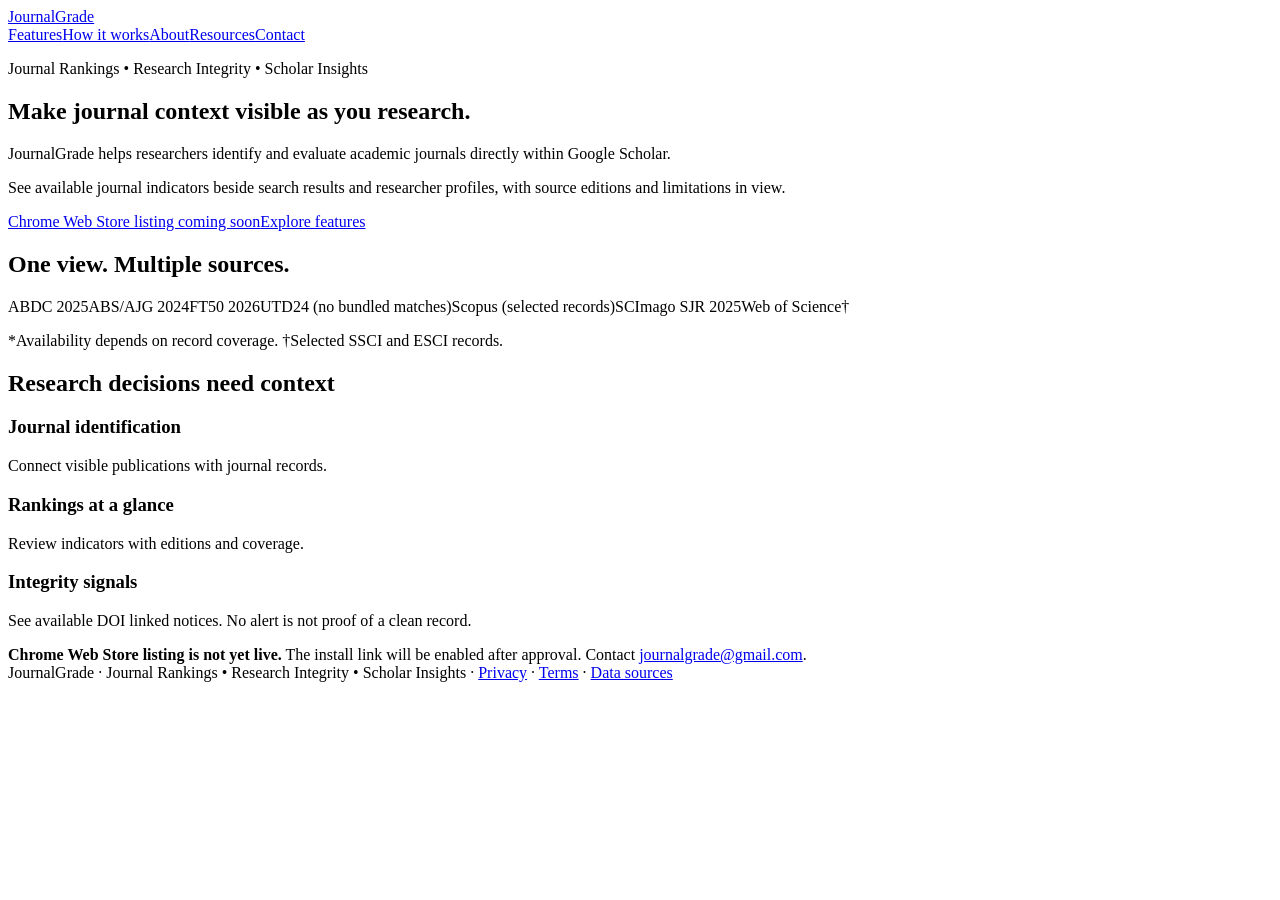
==== index.html @ 8a8fcb2f "Publish JournalGrade website home page" ====
<!doctype html><html lang="en"><head><meta charset="utf-8"><meta name="viewport" content="width=device-width,initial-scale=1"><meta name="description" content="JournalGrade helps researchers identify and evaluate academic journals directly within Google Scholar."><title>Journal discovery for researchers | JournalGrade</title><link rel="stylesheet" href="style.css"></head><body><header><a class="brand" href="index.html">JournalGrade</a><nav><a href="features.html">Features</a><a href="how-it-works.html">How it works</a><a href="about.html">About</a><a href="resources.html">Resources</a><a href="contact.html">Contact</a></nav></header><main><section class="hero"><div><p class="eyebrow">Journal Rankings • Research Integrity • Scholar Insights</p><h1>Make journal context visible as you research.</h1><p class="lead">JournalGrade helps researchers identify and evaluate academic journals directly within Google Scholar.</p><p>See available journal indicators beside search results and researcher profiles, with source editions and limitations in view.</p><a class="cta" data-store-link href="#install">Chrome Web Store listing coming soon</a><a class="cta secondary" href="features.html">Explore features</a></div><div class="heroart"><h2>One view. Multiple sources.</h2><span class="pill">ABDC 2025</span><span class="pill">ABS/AJG 2024</span><span class="pill">FT50 2026</span><span class="pill">UTD24 (no bundled matches)</span><span class="pill">Scopus (selected records)</span><span class="pill">SCImago SJR 2025</span><span class="pill">Web of Science†</span><p>*Availability depends on record coverage. †Selected SSCI and ESCI records.</p></div></section><section><h2>Research decisions need context</h2><div class="cardgrid"><div class="card"><h3>Journal identification</h3><p>Connect visible publications with journal records.</p></div><div class="card"><h3>Rankings at a glance</h3><p>Review indicators with editions and coverage.</p></div><div class="card"><h3>Integrity signals</h3><p>See available DOI linked notices. No alert is not proof of a clean record.</p></div></div></section><section id="install" class="notice"><strong>Chrome Web Store listing is not yet live.</strong> The install link will be enabled after approval. Contact <a href="mailto:journalgrade@gmail.com">journalgrade@gmail.com</a>.</section></main><footer>JournalGrade · Journal Rankings • Research Integrity • Scholar Insights · <a href="privacy.html">Privacy</a> · <a href="terms.html">Terms</a> · <a href="sources.html">Data sources</a></footer><script src="config.js"></script></body></html>
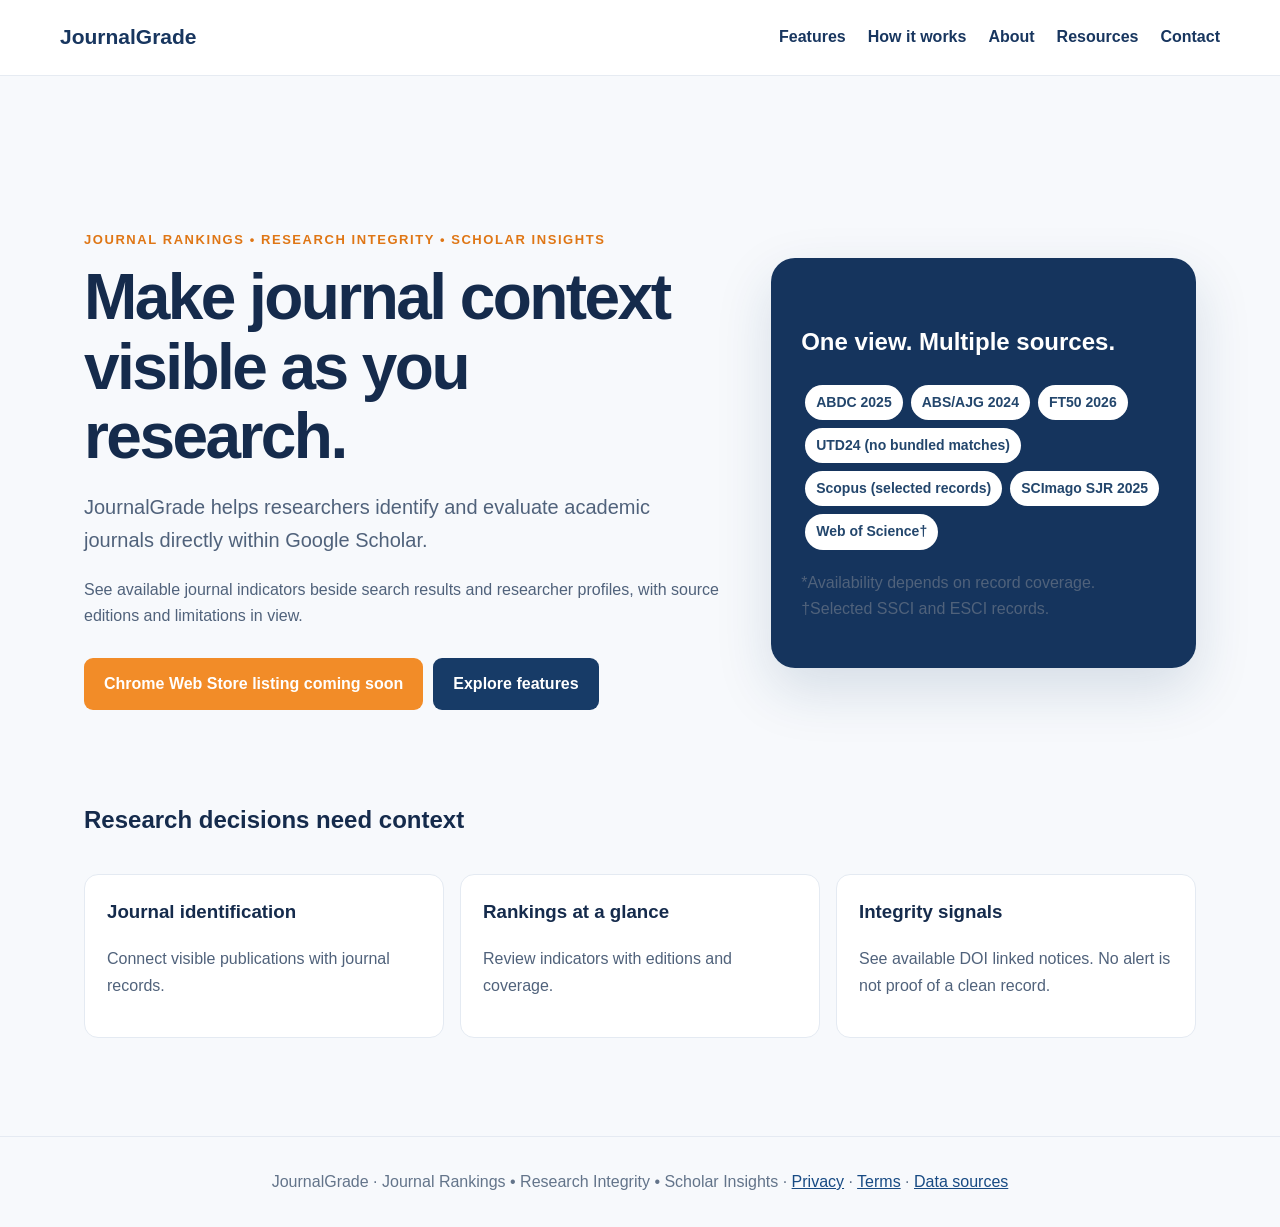
==== commit 0ba545c9: "Link homepage to published extension" ====
--- a/index.html
+++ b/index.html
@@ -1 +1 @@
-<!doctype html><html lang="en"><head><meta charset="utf-8"><meta name="viewport" content="width=device-width,initial-scale=1"><meta name="description" content="JournalGrade helps researchers identify and evaluate academic journals directly within Google Scholar."><title>Journal discovery for researchers | JournalGrade</title><link rel="stylesheet" href="style.css"></head><body><header><a class="brand" href="index.html">JournalGrade</a><nav><a href="features.html">Features</a><a href="how-it-works.html">How it works</a><a href="about.html">About</a><a href="resources.html">Resources</a><a href="contact.html">Contact</a></nav></header><main><section class="hero"><div><p class="eyebrow">Journal Rankings • Research Integrity • Scholar Insights</p><h1>Make journal context visible as you research.</h1><p class="lead">JournalGrade helps researchers identify and evaluate academic journals directly within Google Scholar.</p><p>See available journal indicators beside search results and researcher profiles, with source editions and limitations in view.</p><a class="cta" data-store-link href="#install">Chrome Web Store listing coming soon</a><a class="cta secondary" href="features.html">Explore features</a></div><div class="heroart"><h2>One view. Multiple sources.</h2><span class="pill">ABDC 2025</span><span class="pill">ABS/AJG 2024</span><span class="pill">FT50 2026</span><span class="pill">UTD24 (no bundled matches)</span><span class="pill">Scopus (selected records)</span><span class="pill">SCImago SJR 2025</span><span class="pill">Web of Science†</span><p>*Availability depends on record coverage. †Selected SSCI and ESCI records.</p></div></section><section><h2>Research decisions need context</h2><div class="cardgrid"><div class="card"><h3>Journal identification</h3><p>Connect visible publications with journal records.</p></div><div class="card"><h3>Rankings at a glance</h3><p>Review indicators with editions and coverage.</p></div><div class="card"><h3>Integrity signals</h3><p>See available DOI linked notices. No alert is not proof of a clean record.</p></div></div></section><section id="install" class="notice"><strong>Chrome Web Store listing is not yet live.</strong> The install link will be enabled after approval. Contact <a href="mailto:journalgrade@gmail.com">journalgrade@gmail.com</a>.</section></main><footer>JournalGrade · Journal Rankings • Research Integrity • Scholar Insights · <a href="privacy.html">Privacy</a> · <a href="terms.html">Terms</a> · <a href="sources.html">Data sources</a></footer><script src="config.js"></script></body></html>
+<!doctype html><html lang="en"><head><meta charset="utf-8"><meta name="viewport" content="width=device-width,initial-scale=1"><meta name="description" content="JournalGrade helps researchers identify and evaluate academic journals directly within Google Scholar."><title>Journal discovery for researchers | JournalGrade</title><link rel="stylesheet" href="style.css"></head><body><header><a class="brand" href="index.html">JournalGrade</a><nav><a href="features.html">Features</a><a href="how-it-works.html">How it works</a><a href="about.html">About</a><a href="resources.html">Resources</a><a href="contact.html">Contact</a></nav></header><main><section class="hero"><div><p class="eyebrow">Journal Rankings • Research Integrity • Scholar Insights</p><h1>Make journal context visible as you research.</h1><p class="lead">JournalGrade helps researchers identify and evaluate academic journals directly within Google Scholar.</p><p>See available journal indicators beside search results and researcher profiles, with source editions and limitations in view.</p><a class="cta" data-store-link href="https://chromewebstore.google.com/detail/bblajjjclcikmlhifadiincdlbdoglgc">Add to Chrome</a><a class="cta secondary" href="features.html">Explore features</a></div><div class="heroart"><h2>One view. Multiple sources.</h2><span class="pill">ABDC 2025</span><span class="pill">ABS/AJG 2024</span><span class="pill">FT50 2026</span><span class="pill">UTD24 (no bundled matches)</span><span class="pill">Scopus (selected records)</span><span class="pill">SCImago SJR 2025</span><span class="pill">Web of Science†</span><p>*Availability depends on record coverage. †Selected SSCI and ESCI records.</p></div></section><section><h2>Research decisions need context</h2><div class="cardgrid"><div class="card"><h3>Journal identification</h3><p>Connect visible publications with journal records.</p></div><div class="card"><h3>Rankings at a glance</h3><p>Review indicators with editions and coverage.</p></div><div class="card"><h3>Integrity signals</h3><p>See available DOI linked notices. No alert is not proof of a clean record.</p></div></div></section></main><footer>JournalGrade · Journal Rankings • Research Integrity • Scholar Insights · <a href="privacy.html">Privacy</a> · <a href="terms.html">Terms</a> · <a href="sources.html">Data sources</a></footer><script src="config.js"></script></body></html>
--- a/style.css
+++ b/style.css
@@ -0,0 +1 @@
+*{box-sizing:border-box}body{margin:0;color:#152b4c;background:#f7f9fc;font:16px/1.65 Inter,Segoe UI,Arial,sans-serif}header{min-height:76px;display:flex;align-items:center;justify-content:space-between;padding:12px max(24px,calc((100% - 1160px)/2));background:#fff;border-bottom:1px solid #e6ebf2;position:sticky;top:0}a{color:#174a83}nav{display:flex;gap:22px;flex-wrap:wrap}nav a,.brand{text-decoration:none;font-weight:650;color:#18365f}.brand{font-size:21px}main{max-width:1160px;margin:auto;padding:64px 24px}article{max-width:820px;margin:auto;background:white;padding:48px;border:1px solid #e5eaf2;border-radius:20px}h1{font-size:clamp(38px,6vw,64px);line-height:1.08;letter-spacing:-.04em;margin:12px 0 20px}h2{margin-top:34px}p{color:#50627b}.hero{padding:76px 0 56px;display:grid;grid-template-columns:1.2fr .8fr;gap:50px;align-items:center}.eyebrow{color:#df7615;text-transform:uppercase;letter-spacing:.12em;font-weight:800;font-size:13px}.lead{font-size:20px;max-width:650px}.cta{display:inline-block;background:#f28c28;color:#fff;padding:13px 20px;border-radius:9px;text-decoration:none;font-weight:750;margin:12px 10px 0 0}.secondary{background:#173b67}.cardgrid{display:grid;grid-template-columns:repeat(3,1fr);gap:16px;margin:34px 0}.card{background:#fff;border:1px solid #e4eaf2;border-radius:14px;padding:22px}.card h3{margin-top:0}.pill{display:inline-block;background:#eaf1f8;color:#1d4b7b;padding:6px 11px;margin:4px;border-radius:20px;font-weight:650;font-size:14px}.heroart{background:#15345d;border-radius:24px;padding:30px;color:white;box-shadow:0 22px 55px #173b6725}.heroart .pill{background:#fff;color:#23466c}footer{text-align:center;padding:32px;border-top:1px solid #e5eaf2;color:#63748a}.notice{background:#fff8ef;border-left:4px solid #f28c28;padding:16px 20px;border-radius:8px}@media(max-width:760px){header{padding:15px 20px;align-items:flex-start;gap:14px;flex-direction:column}nav{gap:12px}.hero{grid-template-columns:1fr;padding:45px 0}.cardgrid{grid-template-columns:1fr}main{padding:36px 18px}article{padding:24px}h1{font-size:42px}}
